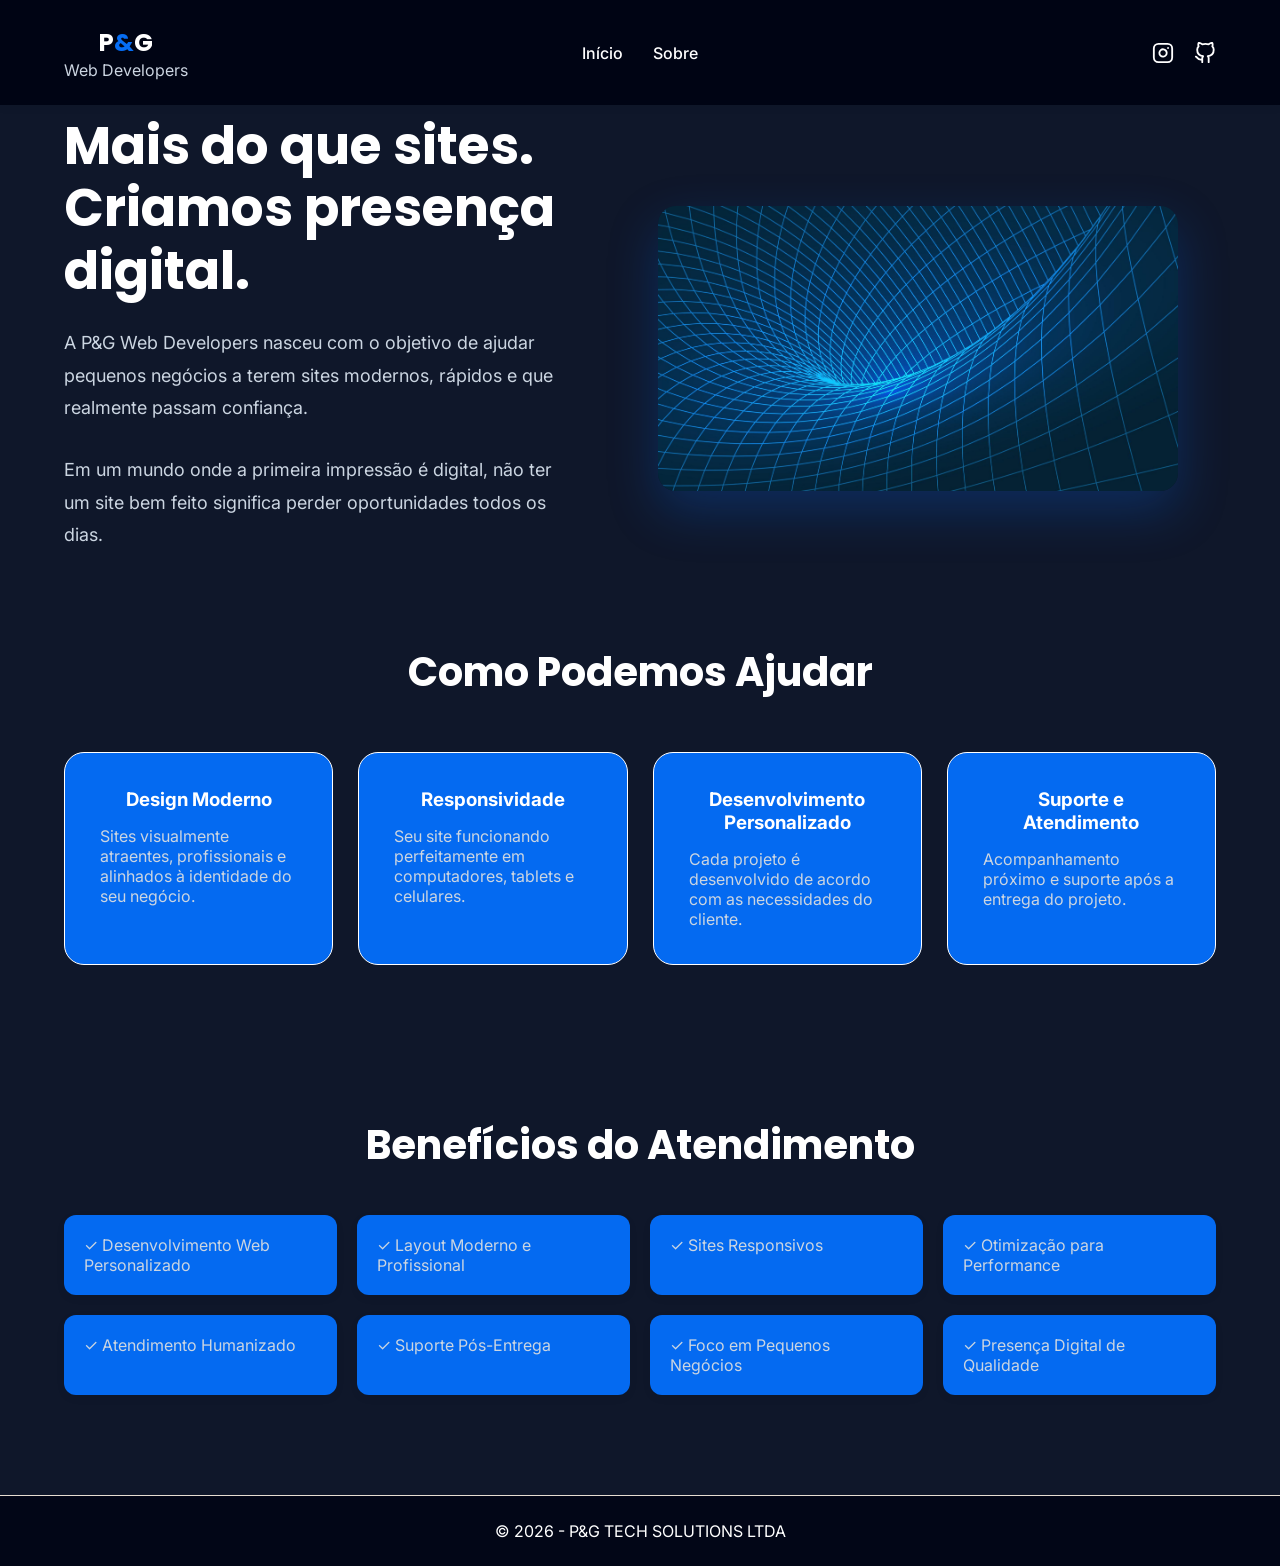
==== servicos.html @ f7753ae3 "Add files via upload" ====
<!DOCTYPE html>
<html lang="pt-BR">
<head>
    <meta charset="UTF-8">
    <meta name="viewport" content="width=device-width, initial-scale=1.0">
    <title>P&G Web Developers</title>
    <link rel="stylesheet" href="style.css">
    <link rel="preconnect" href="https://fonts.googleapis.com">
    <link href="https://fonts.googleapis.com/css2?family=Inter:wght@300;400;500;600&family=Poppins:wght@400;600;700&display=swap" rel="stylesheet">
</head>
<body>

     <header>
        <div class="container nav">
            <div class="logo">
                <h2>P<span>&</span>G</h2>                
                <span>Web Developers</span>
            </div>

            <nav>
                <ul>
                    <li><a href="index.html">Início</a></li>
                    <li><a href="servicos.html">Sobre</a></li>
                </ul>
            </nav>

            <div class="header-socials">
                <a href="https://www.instagram.com/paulin_sycho/" target="_blank" aria-label="Instagram">
                    <svg xmlns="http://w3.org" width="22" height="22" viewBox="0 0 24 24" fill="none" stroke="currentColor" stroke-width="2" stroke-linecap="round" stroke-linejoin="round"><rect x="2" y="2" width="20" height="20" rx="5" ry="5"></rect><path d="M16 11.37A4 4 0 1 1 12.63 8 4 4 0 0 1 16 11.37z"></path><line x1="17.5" y1="6.5" x2="17.51" y2="6.5"></line></svg>
                </a>
                <a href="https://github.com/PauloESGoncalves" target="_blank" aria-label="GitHub">
                    <svg xmlns="http://w3.org" width="22" height="22" viewBox="0 0 24 24" fill="none" stroke="currentColor" stroke-width="2" stroke-linecap="round" stroke-linejoin="round"><path d="M9 19c-5 1.5-5-2.5-7-3m14 6v-3.87a3.37 3.37 0 0 0-.94-2.61c3.14-.35 6.44-1.54 6.44-7A5.44 5.44 0 0 0 20 4.77 5.07 5.07 0 0 0 19.91 1S18.73.65 16 2.48a13.38 13.38 0 0 0-7 0C6.27.65 5.09 1 5.09 1A5.07 5.07 0 0 0 5 4.77a5.44 5.44 0 0 0-1.5 3.78c0 5.42 3.3 6.61 6.44 7A3.37 3.37 0 0 0 9 18.13V22"></path></svg>
                </a>
            </div>
        </div>
    </header>

    <section id="inicio" class="hero">
        <div class="container hero-content">
            <div class="hero-text">
                <h1>Mais do que sites. Criamos presença digital.</h1>

        <p>
            A P&G Web Developers nasceu com o objetivo de ajudar pequenos negócios a terem sites modernos, rápidos e que realmente passam confiança.
        </p>

        <p>
            Em um mundo onde a primeira impressão é digital, não ter um site bem feito significa perder oportunidades todos os dias.
        </p>
            </div>
            <div class="servico-image">
                <img src="img/P&GNET.jpg">
            </div>
        </div>
    </section>
    <section id="servicos" class="servicos">
        <div class="container">
    <h2>Como Podemos Ajudar</h2>

    <div class="cards">

        <div class="card hidden">
            <h3>Design Moderno</h3>
            <p>Sites visualmente atraentes, profissionais e alinhados à identidade do seu negócio.</p>
        </div>

        <div class="card hidden">
            <h3>Responsividade</h3>
            <p>Seu site funcionando perfeitamente em computadores, tablets e celulares.</p>
        </div>

        <div class="card hidden">
            <h3>Desenvolvimento Personalizado</h3>
            <p>Cada projeto é desenvolvido de acordo com as necessidades do cliente.</p>
        </div>

        <div class="card hidden">
            <h3>Suporte e Atendimento</h3>
            <p>Acompanhamento próximo e suporte após a entrega do projeto.</p>
        </div>

    </div>
</div>
    </section>

    <section class="beneficios">
        <div class="container">
            <h2>Benefícios do Atendimento</h2>
            
            <div class="lista-beneficios">
                <div>✓ Desenvolvimento Web Personalizado</div>
                <div>✓ Layout Moderno e Profissional</div>
                <div>✓ Sites Responsivos</div>
                <div>✓ Otimização para Performance</div>
                <div>✓ Atendimento Humanizado</div>
                <div>✓ Suporte Pós-Entrega</div>
                <div>✓ Foco em Pequenos Negócios</div>
                <div>✓ Presença Digital de Qualidade</div>
            </div>
        </div>
    </section>

    <footer>
        <p>© 2026 - P&G TECH SOLUTIONS LTDA</p>
    </footer>

    <script src="script.js"></script>

</body>
</html>
---- style.css ----
* {
    margin: 0;
    padding: 0;
    box-sizing: border-box;
}

html {
    scroll-behavior: smooth;
}

body {
    font-family: 'Inter', sans-serif;
    background: #0F172A;
    color: #CBD5E1;
    overflow-x: hidden;
}

.container {
    width: 90%;
    max-width: 1200px;
    margin: auto;
}

/* HEADER */

header {
    background: #000414;
    padding: 25px 0;
    box-shadow: 0 2px 10px rgba(0,0,0,.05);
    position: sticky;
    top: 0;
    z-index: 1000;
    text-align: center;
}

.nav {
    display: flex;
    align-items: center;
    justify-content: space-between;
    position: relative; 
    min-height: 50px;   
}

.logo h2 {
    color: #ffffff;
    font-family: 'Poppins', sans-serif;
}


nav {
    position: absolute;
    left: 50%;
    transform: translateX(-50%);
    z-index: 1005;
}

nav ul {
    display: flex;
    list-style: none;
    gap: 30px;
    margin: 0;
    padding: 0;
}

nav a {
    text-decoration: none;
    color: #ffffff;
    font-weight: 500;
    transition: .3s;
}

nav a:hover {
    color: #ffffff;
}

/* ESTILIZAÇÃO DOS ÍCONES SOCIAIS */
.header-socials {
    margin-left: auto;
    display: flex;
    gap: 20px;
    z-index: 1010;
}

.logo h2 span {
    color: #066DF3;
}

.header-socials a {
    color: #ffffff;
    text-decoration: none;
    transition: transform 0.3s ease, color 0.3s ease;
    display: flex;
    align-items: center;
}

.header-socials a:hover {
        transform: scale(1.1);
}

/* HERO */

.hero {
    padding: 10px 0;
}

.hero-content {
    display: flex;
    align-items: center;
    justify-content: space-between;
    gap: 60px;
}

.hero-text {
    flex: 1;
}

.hero-text h1 {
    font-family: 'Poppins', sans-serif;
    font-size: 52px;
    line-height: 1.2;
    color: #ffffff;
    margin-bottom: 25px;
}

.hero-text p {
    font-size: 18px;
    line-height: 1.8;
    margin-bottom: 30px;
}


.hero-image {
    flex: 1.2;
    display: flex;
    justify-content: center;
    align-items: center;
}
.servico-image {
    flex: 1.2;
    display: flex;
    justify-content: center;
    align-items: center;
}

.servico-image img {
    width: 100%;
    max-width: 520px;
    border-radius: 18px;
    box-shadow: 0 20px 50px rgba(6, 109, 243, 0.25);
}


.diferenciais,
.beneficios {
    padding: 100px 0;
}

.servicos h2,
.beneficios h2 {
    text-align: center;
    color: #ffffff;
    font-family: 'Poppins', sans-serif;
    margin-bottom: 30px;
    font-size: 40px;
}

.hidden{
    opacity: 0;
    transform: translateY(30px);
    transition: all 0.8s ease;
}

.show{
    opacity: 1;
    transform: translateY(0);
}


.servicos {
    padding: 50px 0;
    background: #0F172A;
}

.cards {
    margin-top: 50px;
    display: grid;
    grid-template-columns: repeat(auto-fit,minmax(250px,1fr));
    gap: 25px;
}

.card {
    background: #046af1;
    padding: 35px;
    border-radius: 20px;
    border: 1px solid #ffffff;
    transition: .3s;
}

.card:hover {
    transform: translateY(-8px);
}

.card h3 {
    color: #ffffff;
    margin-bottom: 15px;
    text-align: center;
}

.hero-image img {
    width: 70%;
    border-radius: 18px;
    box-shadow: 0 20px 50px rgba(6, 109, 243, 0.25);
}

.intro-sobre p {
    max-width: 750px;
    margin: 0 auto 18px;
    font-size: 18px;
    line-height: 1.8;
    color: #CBD5E1;
}

.intro-sobre h3 {
    margin-top: 35px;
    font-size: 22px;
    color: #ffffff;
    font-family: 'Poppins', sans-serif;
    letter-spacing: 0.5px;
}

.lista-beneficios {
    margin-top: 40px;
    display: grid;
    grid-template-columns: repeat(auto-fit,minmax(250px,1fr));
    gap: 20px;
}

.lista-beneficios div {
    background: #046AF1;
    padding: 20px;
    border-radius: 12px;
    box-shadow: 0 3px 10px rgba(0,0,0,.05);
}


footer {
    background: #020617;
    color: #ffffff;
    text-align: center;
    padding: 25px;
    border-top: 1px solid #e6ddd2;
}


@media (max-width: 992px) {
    .hero-content {
        flex-direction: column;
        text-align: center;
    }

    .hero-text h1 {
        font-size: 42px;
    }

}


@media (max-width: 768px) {
    header {
        padding: 15px 0;
    }

    nav {
        display: none;
    }

    .header-socials {
        margin-left: auto;
    }

    .hero {
        padding: 60px 0;
    }

    .hero-content {
        flex-direction: column;
        gap: 40px;
        text-align: center;
    }

    .hero-text h1 {
        font-size: 32px;
        line-height: 1.3;
    }

    .hero-text p {
        font-size: 16px;
        line-height: 1.7;
    }

    .servicos,
    .beneficios{
        padding: 70px 0;
    }

    .servicos h2,
    .beneficios h2 {
        font-size: 30px;
    }

    .cards {
        grid-template-columns: 1fr;
    }

    .lista-beneficios {
        grid-template-columns: 1fr;
    }
}


@media (max-width: 480px) {
    .hero-text h1 {
        font-size: 28px;
    }

    .hero-text p {
        font-size: 15px;
    }

    .servicos h2,
    .beneficios h2 {
        font-size: 26px;
    }

    .card {
        padding: 25px;
    }
}
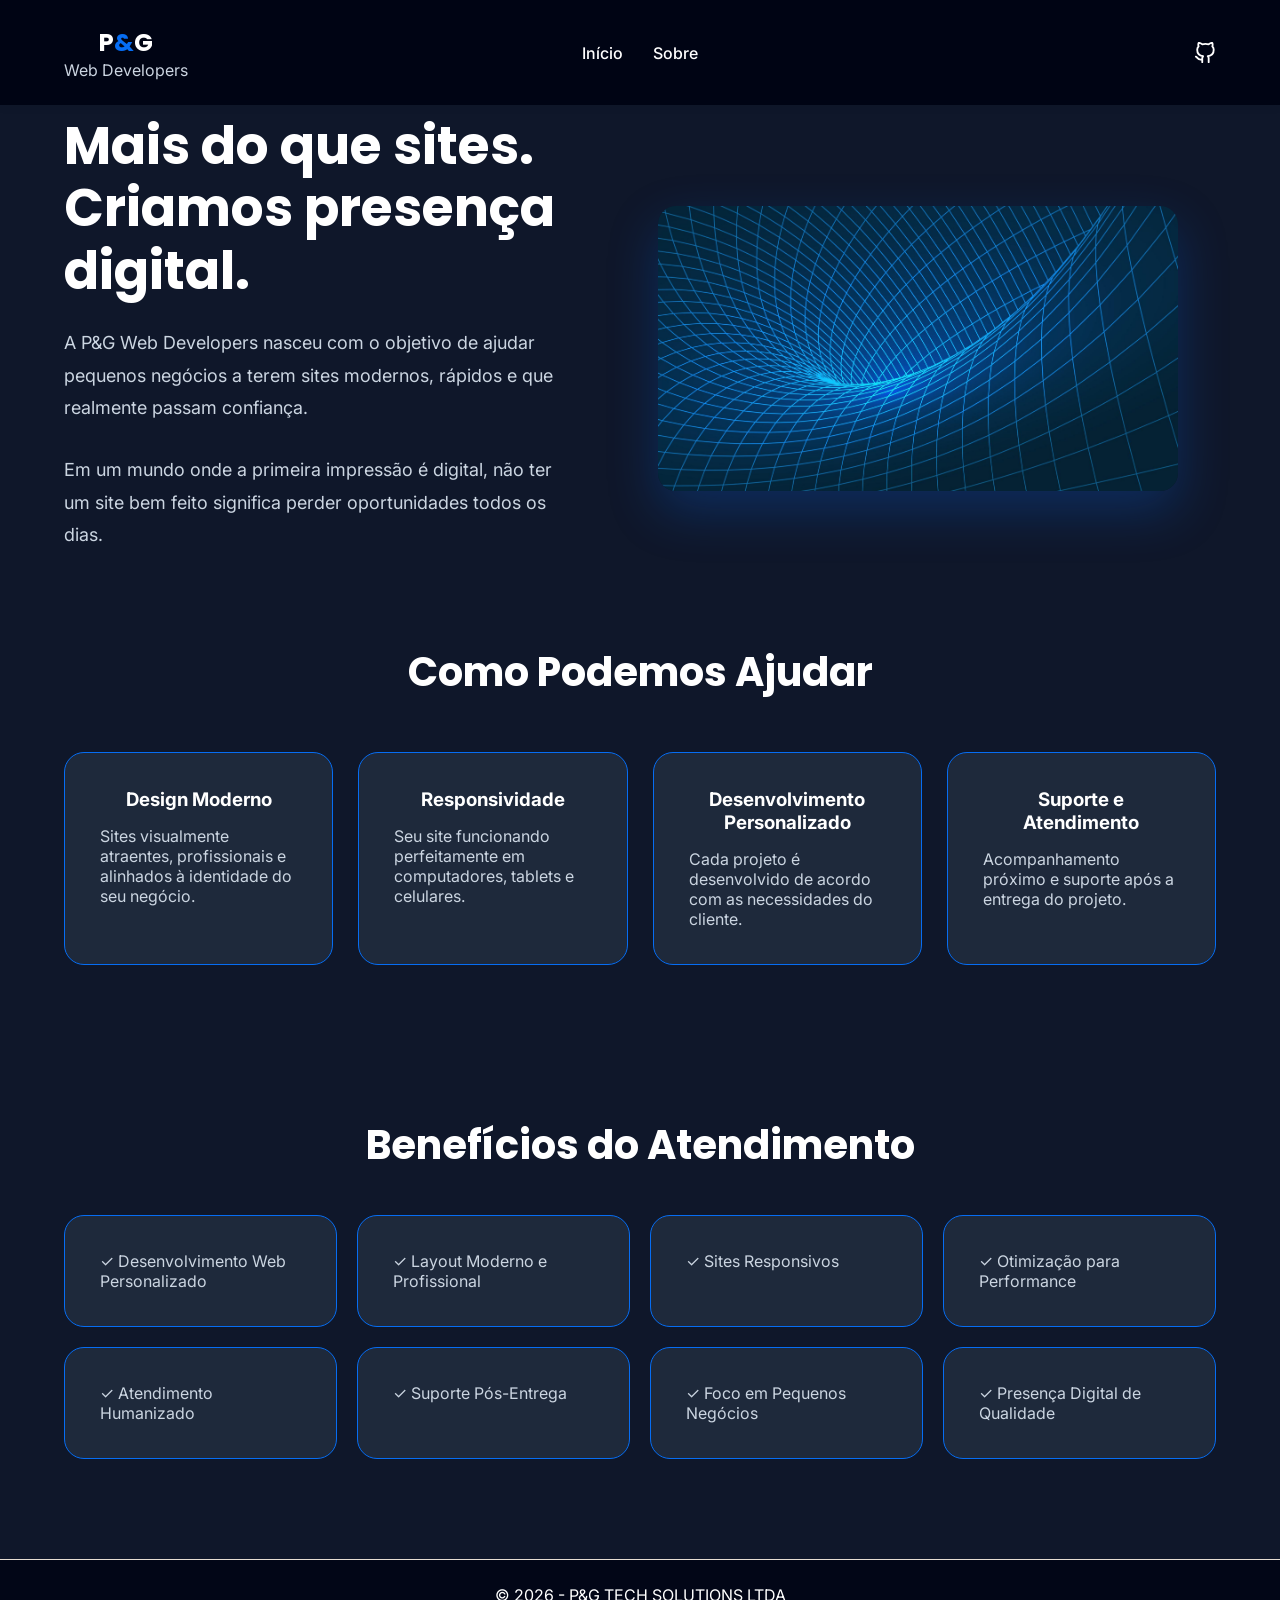
==== commit d3d86d4f: "Add files via upload" ====
--- a/servicos.html
+++ b/servicos.html
@@ -25,9 +25,6 @@
             </nav>
 
             <div class="header-socials">
-                <a href="https://www.instagram.com/paulin_sycho/" target="_blank" aria-label="Instagram">
-                    <svg xmlns="http://w3.org" width="22" height="22" viewBox="0 0 24 24" fill="none" stroke="currentColor" stroke-width="2" stroke-linecap="round" stroke-linejoin="round"><rect x="2" y="2" width="20" height="20" rx="5" ry="5"></rect><path d="M16 11.37A4 4 0 1 1 12.63 8 4 4 0 0 1 16 11.37z"></path><line x1="17.5" y1="6.5" x2="17.51" y2="6.5"></line></svg>
-                </a>
                 <a href="https://github.com/PauloESGoncalves" target="_blank" aria-label="GitHub">
                     <svg xmlns="http://w3.org" width="22" height="22" viewBox="0 0 24 24" fill="none" stroke="currentColor" stroke-width="2" stroke-linecap="round" stroke-linejoin="round"><path d="M9 19c-5 1.5-5-2.5-7-3m14 6v-3.87a3.37 3.37 0 0 0-.94-2.61c3.14-.35 6.44-1.54 6.44-7A5.44 5.44 0 0 0 20 4.77 5.07 5.07 0 0 0 19.91 1S18.73.65 16 2.48a13.38 13.38 0 0 0-7 0C6.27.65 5.09 1 5.09 1A5.07 5.07 0 0 0 5 4.77a5.44 5.44 0 0 0-1.5 3.78c0 5.42 3.3 6.61 6.44 7A3.37 3.37 0 0 0 9 18.13V22"></path></svg>
                 </a>
--- a/style.css
+++ b/style.css
@@ -73,7 +73,6 @@
     color: #ffffff;
 }
 
-/* ESTILIZAÇÃO DOS ÍCONES SOCIAIS */
 .header-socials {
     margin-left: auto;
     display: flex;
@@ -189,10 +188,10 @@
 }
 
 .card {
-    background: #046af1;
+    background: #1E293B;
     padding: 35px;
     border-radius: 20px;
-    border: 1px solid #ffffff;
+    border: 1px solid #066DF3;
     transition: .3s;
 }
 
@@ -236,10 +235,11 @@
 }
 
 .lista-beneficios div {
-    background: #046AF1;
-    padding: 20px;
-    border-radius: 12px;
-    box-shadow: 0 3px 10px rgba(0,0,0,.05);
+    background: #1E293B;
+    padding: 35px;
+    border-radius: 20px;
+    border: 1px solid #066DF3;
+    transition: .3s;
 }
 
 
@@ -270,12 +270,22 @@
         padding: 15px 0;
     }
 
+    .nav {
+        flex-direction: column;
+        gap: 15px;
+    }
+
     nav {
-        display: none;
+        position: static;
+        transform: none;
+    }
+
+    nav ul {
+        gap: 20px;
     }
 
     .header-socials {
-        margin-left: auto;
+        margin: 0 auto;
     }
 
     .hero {
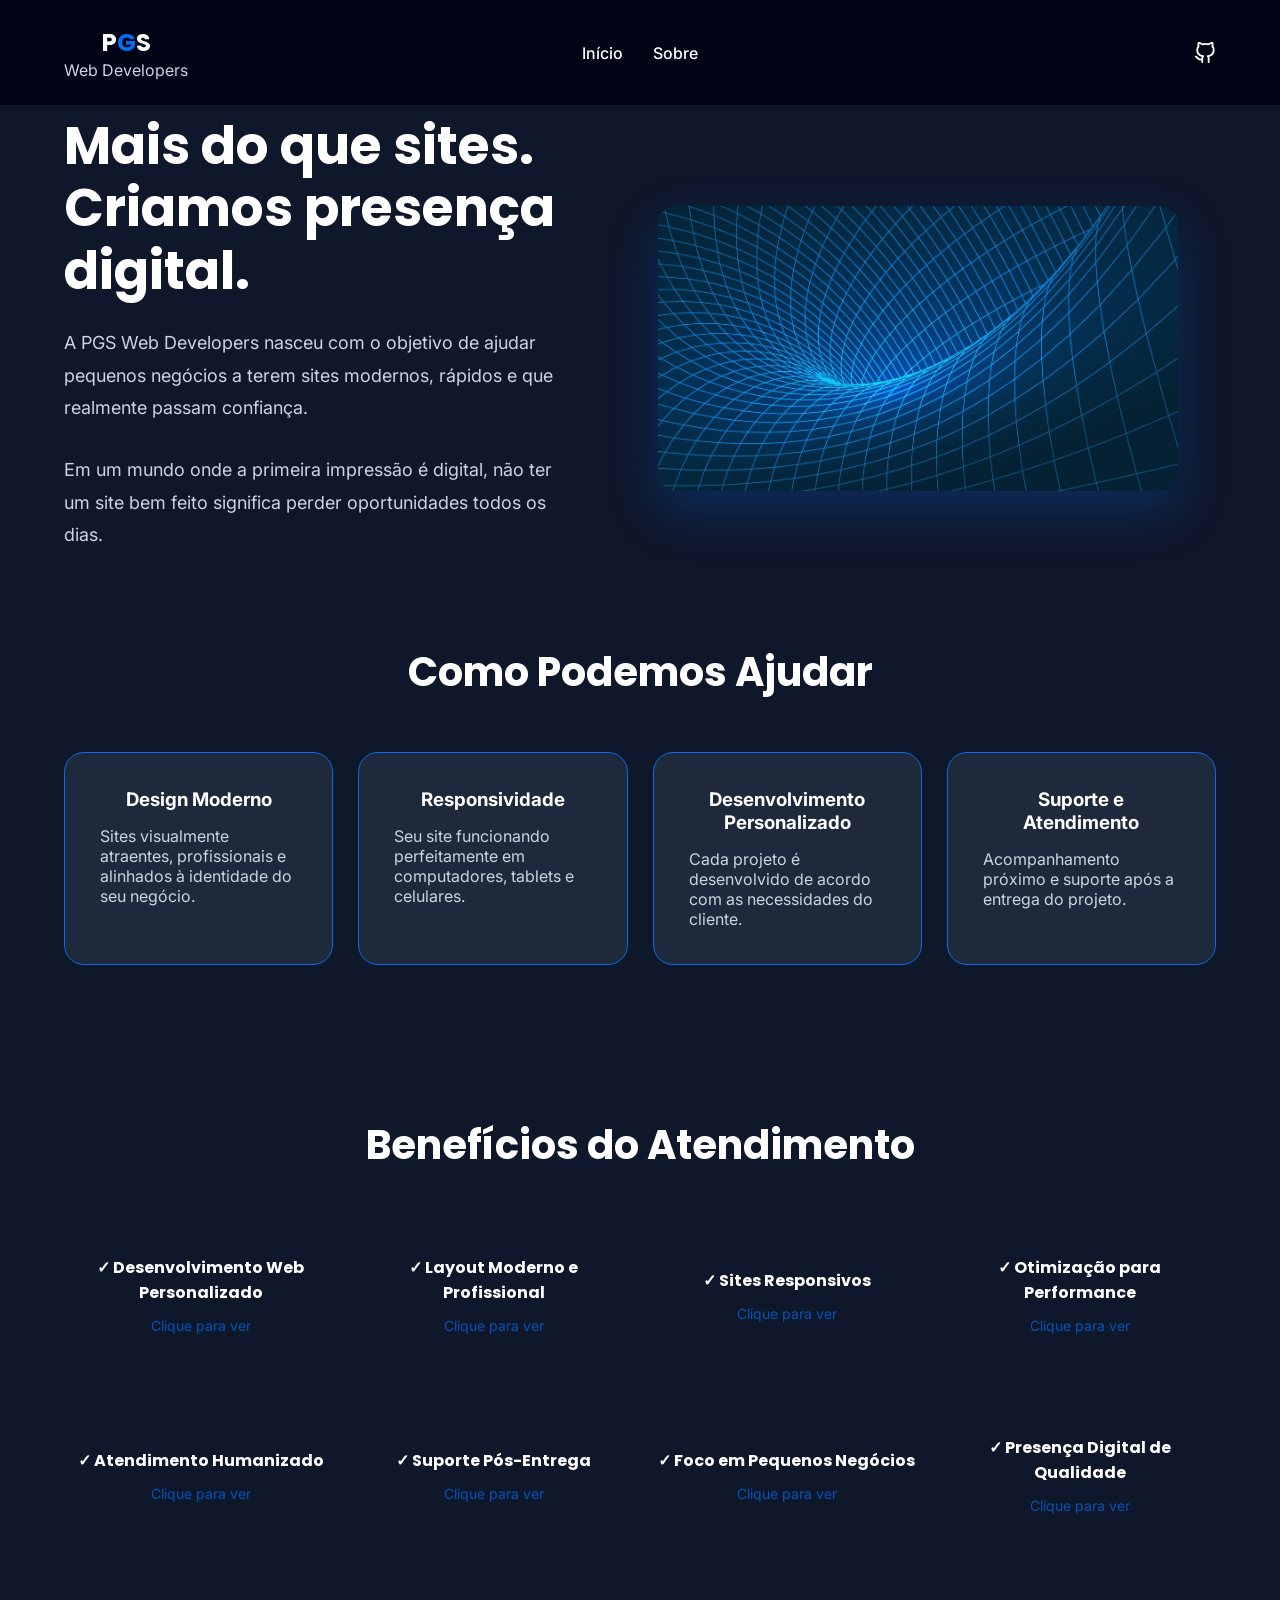
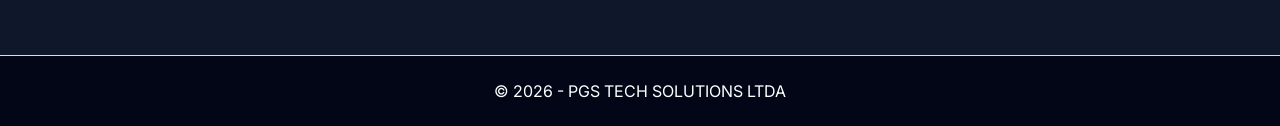
==== commit ec7bed13: "Add files via upload" ====
--- a/servicos.html
+++ b/servicos.html
@@ -3,7 +3,7 @@
 <head>
     <meta charset="UTF-8">
     <meta name="viewport" content="width=device-width, initial-scale=1.0">
-    <title>P&G Web Developers</title>
+    <title>PGS Web Developers</title>
     <link rel="stylesheet" href="style.css">
     <link rel="preconnect" href="https://fonts.googleapis.com">
     <link href="https://fonts.googleapis.com/css2?family=Inter:wght@300;400;500;600&family=Poppins:wght@400;600;700&display=swap" rel="stylesheet">
@@ -13,7 +13,7 @@
      <header>
         <div class="container nav">
             <div class="logo">
-                <h2>P<span>&</span>G</h2>                
+                <h2>P<span>G</span>S</h2>                
                 <span>Web Developers</span>
             </div>
 
@@ -38,7 +38,7 @@
                 <h1>Mais do que sites. Criamos presença digital.</h1>
 
         <p>
-            A P&G Web Developers nasceu com o objetivo de ajudar pequenos negócios a terem sites modernos, rápidos e que realmente passam confiança.
+            A PGS Web Developers nasceu com o objetivo de ajudar pequenos negócios a terem sites modernos, rápidos e que realmente passam confiança.
         </p>
 
         <p>
@@ -46,7 +46,7 @@
         </p>
             </div>
             <div class="servico-image">
-                <img src="img/P&GNET.jpg">
+                <img src="img/PGSNET.jpg">
             </div>
         </div>
     </section>
@@ -81,24 +81,110 @@
     </section>
 
     <section class="beneficios">
-        <div class="container">
-            <h2>Benefícios do Atendimento</h2>
-            
-            <div class="lista-beneficios">
-                <div>✓ Desenvolvimento Web Personalizado</div>
-                <div>✓ Layout Moderno e Profissional</div>
-                <div>✓ Sites Responsivos</div>
-                <div>✓ Otimização para Performance</div>
-                <div>✓ Atendimento Humanizado</div>
-                <div>✓ Suporte Pós-Entrega</div>
-                <div>✓ Foco em Pequenos Negócios</div>
-                <div>✓ Presença Digital de Qualidade</div>
+    <div class="container">
+        <h2>Benefícios do Atendimento</h2>
+        
+        <div class="lista-beneficios">
+            <div class="beneficio-card hidden">
+                <div class="card-inner">
+                    <div class="card-front">
+                        <h3>✓ Desenvolvimento Web Personalizado</h3>
+                        <span>Clique para ver</span>
+                    </div>
+                    <div class="card-back">
+                        <p>Criamos seu site do zero, sem template pronto. 100% alinhado com sua marca e objetivos.</p>
+                    </div>
+                </div>
+            </div>
+
+            <div class="beneficio-card hidden">
+                <div class="card-inner">
+                    <div class="card-front">
+                        <h3>✓ Layout Moderno e Profissional</h3>
+                        <span>Clique para ver</span>
+                    </div>
+                    <div class="card-back">
+                        <p>Design atual que passa confiança e credibilidade pro seu cliente na primeira visita.</p>
+                    </div>
+                </div>
+            </div>
+
+            <div class="beneficio-card hidden">
+                <div class="card-inner">
+                    <div class="card-front">
+                        <h3>✓ Sites Responsivos</h3>
+                        <span>Clique para ver</span>
+                    </div>
+                    <div class="card-back">
+                        <p>Seu site funciona perfeito no celular, tablet e computador. Google adora isso.</p>
+                    </div>
+                </div>
+            </div>
+
+            <div class="beneficio-card hidden">
+                <div class="card-inner">
+                    <div class="card-front">
+                        <h3>✓ Otimização para Performance</h3>
+                        <span>Clique para ver</span>
+                    </div>
+                    <div class="card-back">
+                        <p>Site rápido = cliente não desiste. Otimizamos imagens e código pra carregar em segundos.</p>
+                    </div>
+                </div>
+            </div>
+
+            <div class="beneficio-card hidden">
+                <div class="card-inner">
+                    <div class="card-front">
+                        <h3>✓ Atendimento Humanizado</h3>
+                        <span>Clique para ver</span>
+                    </div>
+                    <div class="card-back">
+                        <p>Você fala direto com quem faz. Sem robô, sem burocracia. A gente te explica tudo.</p>
+                    </div>
+                </div>
+            </div>
+
+            <div class="beneficio-card hidden">
+                <div class="card-inner">
+                    <div class="card-front">
+                        <h3>✓ Suporte Pós-Entrega</h3>
+                        <span>Clique para ver</span>
+                    </div>
+                    <div class="card-back">
+                        <p>Entregou não é tchau. Te ajudamos com dúvidas e pequenas manutenções depois.</p>
+                    </div>
+                </div>
+            </div>
+
+            <div class="beneficio-card hidden">
+                <div class="card-inner">
+                    <div class="card-front">
+                        <h3>✓ Foco em Pequenos Negócios</h3>
+                        <span>Clique para ver</span>
+                    </div>
+                    <div class="card-back">
+                        <p>Preço justo e linguagem simples. Feito pra psicólogo, médico, MEI, profissional liberal.</p>
+                    </div>
+                </div>
+            </div>
+
+            <div class="beneficio-card hidden">
+                <div class="card-inner">
+                    <div class="card-front">
+                        <h3>✓ Presença Digital de Qualidade</h3>
+                        <span>Clique para ver</span>
+                    </div>
+                    <div class="card-back">
+                        <p>Chega de Instagram como único cartão de visitas. Tenha um site que é seu de verdade.</p>
+                    </div>
+                </div>
             </div>
         </div>
-    </section>
-
+    </div>
+</section>
     <footer>
-        <p>© 2026 - P&G TECH SOLUTIONS LTDA</p>
+        <p>© 2026 - PGS TECH SOLUTIONS LTDA</p>
     </footer>
 
     <script src="script.js"></script>
--- a/style.css
+++ b/style.css
@@ -234,21 +234,85 @@
     gap: 20px;
 }
 
-.lista-beneficios div {
-    background: #1E293B;
-    padding: 35px;
-    border-radius: 20px;
-    border: 1px solid #066DF3;
-    transition: .3s;
-}
-
-
 footer {
     background: #020617;
     color: #ffffff;
     text-align: center;
     padding: 25px;
     border-top: 1px solid #e6ddd2;
+}
+
+/* CARD FLIP BENEFICIOS */
+.beneficio-card {
+    background-color: transparent;
+    height: 160px;
+    perspective: 1000px;
+    cursor: pointer;
+}
+
+.card-inner {
+    position: relative;
+    width: 100%;
+    height: 100%;
+    text-align: center;
+    transition: transform 0.6s;
+    transform-style: preserve-3d;
+}
+
+.beneficio-card.flipped .card-inner {
+    transform: rotateY(180deg);
+}
+
+.card-front, .card-back {
+    position: absolute;
+    width: 100%;
+    height: 100%;
+    backface-visibility: hidden;
+    background: #1E293B;
+    padding: 25px;
+    border-radius: 20px;
+    border: 1px solid #066DF3;
+    display: flex;
+    flex-direction: column;
+    justify-content: center;
+    align-items: center;
+    transition: .3s;
+}
+
+.beneficio-card:hover .card-front {
+    transform: translateY(-8px);
+    border-color: #3b82f6;
+}
+
+.card-back {
+    transform: rotateY(180deg);
+    background: #0F172A;
+}
+
+.card-front h3 {
+    color: #ffffff;
+    font-size: 16px;
+    margin-bottom: 12px;
+    font-family: 'Poppins', sans-serif;
+}
+
+.card-front span {
+    color: #066DF3;
+    font-size: 14px;
+    opacity: 0.7;
+}
+
+.card-back p {
+    color: #CBD5E1;
+    font-size: 15px;
+    line-height: 1.6;
+}
+
+/* Remove o estilo antigo da div */
+.lista-beneficios div {
+    background: none;
+    padding: 0;
+    border: none;
 }
 
 
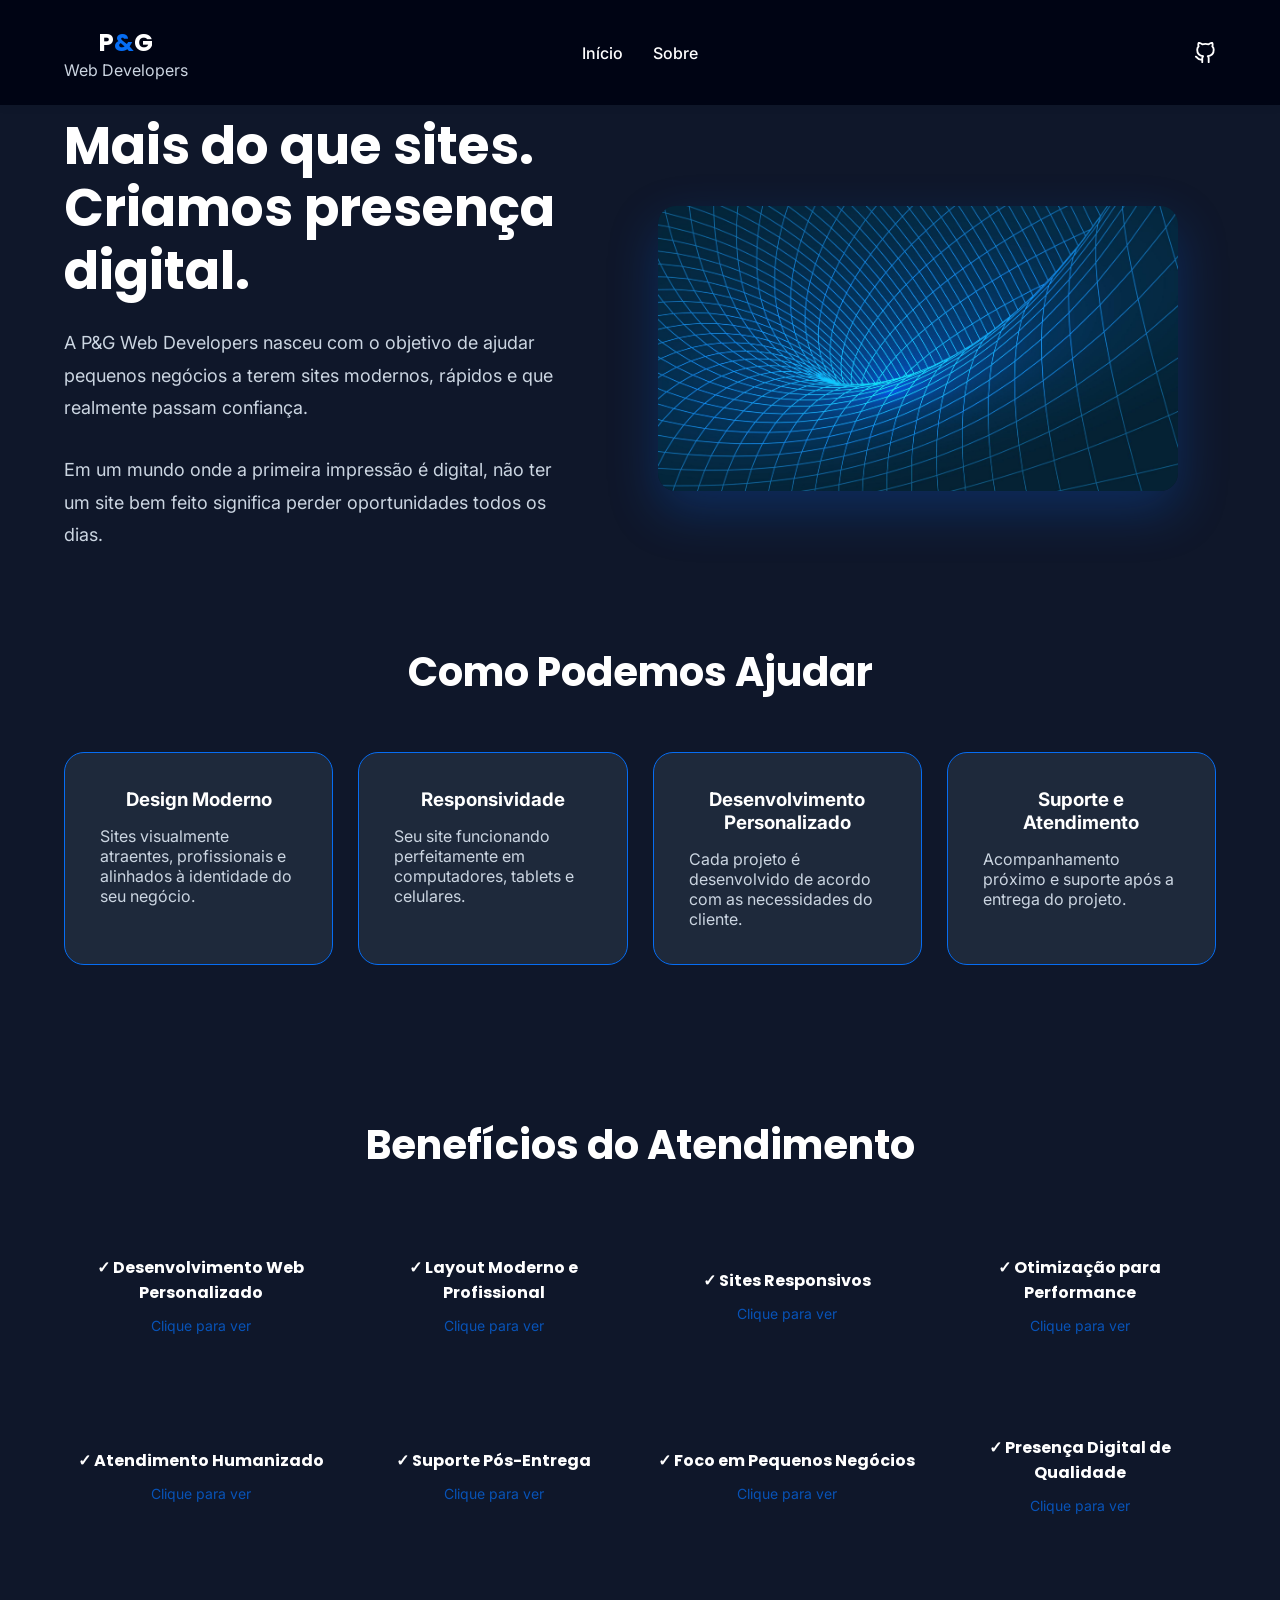
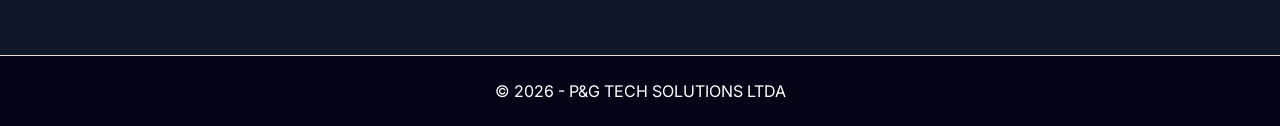
==== commit f8973302: "Add files via upload" ====
--- a/servicos.html
+++ b/servicos.html
@@ -1,193 +1,246 @@
-<!DOCTYPE html>
+<!doctype html>
 <html lang="pt-BR">
-<head>
-    <meta charset="UTF-8">
-    <meta name="viewport" content="width=device-width, initial-scale=1.0">
-    <title>PGS Web Developers</title>
-    <link rel="stylesheet" href="style.css">
-    <link rel="preconnect" href="https://fonts.googleapis.com">
-    <link href="https://fonts.googleapis.com/css2?family=Inter:wght@300;400;500;600&family=Poppins:wght@400;600;700&display=swap" rel="stylesheet">
-</head>
-<body>
-
-     <header>
-        <div class="container nav">
-            <div class="logo">
-                <h2>P<span>G</span>S</h2>                
-                <span>Web Developers</span>
-            </div>
-
-            <nav>
-                <ul>
-                    <li><a href="index.html">Início</a></li>
-                    <li><a href="servicos.html">Sobre</a></li>
-                </ul>
-            </nav>
-
-            <div class="header-socials">
-                <a href="https://github.com/PauloESGoncalves" target="_blank" aria-label="GitHub">
-                    <svg xmlns="http://w3.org" width="22" height="22" viewBox="0 0 24 24" fill="none" stroke="currentColor" stroke-width="2" stroke-linecap="round" stroke-linejoin="round"><path d="M9 19c-5 1.5-5-2.5-7-3m14 6v-3.87a3.37 3.37 0 0 0-.94-2.61c3.14-.35 6.44-1.54 6.44-7A5.44 5.44 0 0 0 20 4.77 5.07 5.07 0 0 0 19.91 1S18.73.65 16 2.48a13.38 13.38 0 0 0-7 0C6.27.65 5.09 1 5.09 1A5.07 5.07 0 0 0 5 4.77a5.44 5.44 0 0 0-1.5 3.78c0 5.42 3.3 6.61 6.44 7A3.37 3.37 0 0 0 9 18.13V22"></path></svg>
-                </a>
-            </div>
-        </div>
+  <head>
+    <meta charset="UTF-8" />
+    <meta name="viewport" content="width=device-width, initial-scale=1.0" />
+    <title>P&G Web Developers</title>
+    <link rel="stylesheet" href="style.css" />
+    <link rel="preconnect" href="https://fonts.googleapis.com" />
+    <link
+      href="https://fonts.googleapis.com/css2?family=Inter:wght@300;400;500;600&family=Poppins:wght@400;600;700&display=swap"
+      rel="stylesheet"
+    />
+  </head>
+  <body>
+    <header>
+      <div class="container nav">
+        <div class="logo">
+          <h2>P<span>&</span>G</h2>
+          <span>Web Developers</span>
+        </div>
+
+        <nav>
+          <ul>
+            <li><a href="index.html">Início</a></li>
+            <li><a href="servicos.html">Sobre</a></li>
+          </ul>
+        </nav>
+
+        <div class="header-socials">
+          <a
+            href="https://github.com/PauloESGoncalves"
+            target="_blank"
+            aria-label="GitHub"
+          >
+            <svg
+              xmlns="http://w3.org"
+              width="22"
+              height="22"
+              viewBox="0 0 24 24"
+              fill="none"
+              stroke="currentColor"
+              stroke-width="2"
+              stroke-linecap="round"
+              stroke-linejoin="round"
+            >
+              <path
+                d="M9 19c-5 1.5-5-2.5-7-3m14 6v-3.87a3.37 3.37 0 0 0-.94-2.61c3.14-.35 6.44-1.54 6.44-7A5.44 5.44 0 0 0 20 4.77 5.07 5.07 0 0 0 19.91 1S18.73.65 16 2.48a13.38 13.38 0 0 0-7 0C6.27.65 5.09 1 5.09 1A5.07 5.07 0 0 0 5 4.77a5.44 5.44 0 0 0-1.5 3.78c0 5.42 3.3 6.61 6.44 7A3.37 3.37 0 0 0 9 18.13V22"
+              ></path>
+            </svg>
+          </a>
+        </div>
+      </div>
     </header>
 
     <section id="inicio" class="hero">
-        <div class="container hero-content">
-            <div class="hero-text">
-                <h1>Mais do que sites. Criamos presença digital.</h1>
-
-        <p>
-            A PGS Web Developers nasceu com o objetivo de ajudar pequenos negócios a terem sites modernos, rápidos e que realmente passam confiança.
-        </p>
-
-        <p>
-            Em um mundo onde a primeira impressão é digital, não ter um site bem feito significa perder oportunidades todos os dias.
-        </p>
-            </div>
-            <div class="servico-image">
-                <img src="img/PGSNET.jpg">
-            </div>
-        </div>
+      <div class="container hero-content">
+        <div class="hero-text">
+          <h1>Mais do que sites. Criamos presença digital.</h1>
+
+          <p>
+            A P&G Web Developers nasceu com o objetivo de ajudar pequenos
+            negócios a terem sites modernos, rápidos e que realmente passam
+            confiança.
+          </p>
+
+          <p>
+            Em um mundo onde a primeira impressão é digital, não ter um site bem
+            feito significa perder oportunidades todos os dias.
+          </p>
+        </div>
+        <div class="servico-image">
+          <img src="img/P&G.jpg" />
+        </div>
+      </div>
     </section>
     <section id="servicos" class="servicos">
-        <div class="container">
-    <h2>Como Podemos Ajudar</h2>
-
-    <div class="cards">
-
-        <div class="card hidden">
+      <div class="container">
+        <h2>Como Podemos Ajudar</h2>
+
+        <div class="cards">
+          <div class="card hidden">
             <h3>Design Moderno</h3>
-            <p>Sites visualmente atraentes, profissionais e alinhados à identidade do seu negócio.</p>
-        </div>
-
-        <div class="card hidden">
+            <p>
+              Sites visualmente atraentes, profissionais e alinhados à
+              identidade do seu negócio.
+            </p>
+          </div>
+
+          <div class="card hidden">
             <h3>Responsividade</h3>
-            <p>Seu site funcionando perfeitamente em computadores, tablets e celulares.</p>
-        </div>
-
-        <div class="card hidden">
+            <p>
+              Seu site funcionando perfeitamente em computadores, tablets e
+              celulares.
+            </p>
+          </div>
+
+          <div class="card hidden">
             <h3>Desenvolvimento Personalizado</h3>
-            <p>Cada projeto é desenvolvido de acordo com as necessidades do cliente.</p>
-        </div>
-
-        <div class="card hidden">
+            <p>
+              Cada projeto é desenvolvido de acordo com as necessidades do
+              cliente.
+            </p>
+          </div>
+
+          <div class="card hidden">
             <h3>Suporte e Atendimento</h3>
             <p>Acompanhamento próximo e suporte após a entrega do projeto.</p>
-        </div>
-
-    </div>
-</div>
+          </div>
+        </div>
+      </div>
     </section>
 
     <section class="beneficios">
-    <div class="container">
+      <div class="container">
         <h2>Benefícios do Atendimento</h2>
-        
+
         <div class="lista-beneficios">
-            <div class="beneficio-card hidden">
-                <div class="card-inner">
-                    <div class="card-front">
-                        <h3>✓ Desenvolvimento Web Personalizado</h3>
-                        <span>Clique para ver</span>
-                    </div>
-                    <div class="card-back">
-                        <p>Criamos seu site do zero, sem template pronto. 100% alinhado com sua marca e objetivos.</p>
-                    </div>
-                </div>
-            </div>
-
-            <div class="beneficio-card hidden">
-                <div class="card-inner">
-                    <div class="card-front">
-                        <h3>✓ Layout Moderno e Profissional</h3>
-                        <span>Clique para ver</span>
-                    </div>
-                    <div class="card-back">
-                        <p>Design atual que passa confiança e credibilidade pro seu cliente na primeira visita.</p>
-                    </div>
-                </div>
-            </div>
-
-            <div class="beneficio-card hidden">
-                <div class="card-inner">
-                    <div class="card-front">
-                        <h3>✓ Sites Responsivos</h3>
-                        <span>Clique para ver</span>
-                    </div>
-                    <div class="card-back">
-                        <p>Seu site funciona perfeito no celular, tablet e computador. Google adora isso.</p>
-                    </div>
-                </div>
-            </div>
-
-            <div class="beneficio-card hidden">
-                <div class="card-inner">
-                    <div class="card-front">
-                        <h3>✓ Otimização para Performance</h3>
-                        <span>Clique para ver</span>
-                    </div>
-                    <div class="card-back">
-                        <p>Site rápido = cliente não desiste. Otimizamos imagens e código pra carregar em segundos.</p>
-                    </div>
-                </div>
-            </div>
-
-            <div class="beneficio-card hidden">
-                <div class="card-inner">
-                    <div class="card-front">
-                        <h3>✓ Atendimento Humanizado</h3>
-                        <span>Clique para ver</span>
-                    </div>
-                    <div class="card-back">
-                        <p>Você fala direto com quem faz. Sem robô, sem burocracia. A gente te explica tudo.</p>
-                    </div>
-                </div>
-            </div>
-
-            <div class="beneficio-card hidden">
-                <div class="card-inner">
-                    <div class="card-front">
-                        <h3>✓ Suporte Pós-Entrega</h3>
-                        <span>Clique para ver</span>
-                    </div>
-                    <div class="card-back">
-                        <p>Entregou não é tchau. Te ajudamos com dúvidas e pequenas manutenções depois.</p>
-                    </div>
-                </div>
-            </div>
-
-            <div class="beneficio-card hidden">
-                <div class="card-inner">
-                    <div class="card-front">
-                        <h3>✓ Foco em Pequenos Negócios</h3>
-                        <span>Clique para ver</span>
-                    </div>
-                    <div class="card-back">
-                        <p>Preço justo e linguagem simples. Feito pra psicólogo, médico, MEI, profissional liberal.</p>
-                    </div>
-                </div>
-            </div>
-
-            <div class="beneficio-card hidden">
-                <div class="card-inner">
-                    <div class="card-front">
-                        <h3>✓ Presença Digital de Qualidade</h3>
-                        <span>Clique para ver</span>
-                    </div>
-                    <div class="card-back">
-                        <p>Chega de Instagram como único cartão de visitas. Tenha um site que é seu de verdade.</p>
-                    </div>
-                </div>
-            </div>
-        </div>
-    </div>
-</section>
+          <div class="beneficio-card hidden">
+            <div class="card-inner">
+              <div class="card-front">
+                <h3>✓ Desenvolvimento Web Personalizado</h3>
+                <span>Clique para ver</span>
+              </div>
+              <div class="card-back">
+                <p>
+                  Criamos seu site do zero, sem template pronto. 100% alinhado
+                  com sua marca e objetivos.
+                </p>
+              </div>
+            </div>
+          </div>
+
+          <div class="beneficio-card hidden">
+            <div class="card-inner">
+              <div class="card-front">
+                <h3>✓ Layout Moderno e Profissional</h3>
+                <span>Clique para ver</span>
+              </div>
+              <div class="card-back">
+                <p>
+                  Design atual que passa confiança e credibilidade pro seu
+                  cliente na primeira visita.
+                </p>
+              </div>
+            </div>
+          </div>
+
+          <div class="beneficio-card hidden">
+            <div class="card-inner">
+              <div class="card-front">
+                <h3>✓ Sites Responsivos</h3>
+                <span>Clique para ver</span>
+              </div>
+              <div class="card-back">
+                <p>
+                  Seu site funciona perfeito no celular, tablet e computador.
+                  Google adora isso.
+                </p>
+              </div>
+            </div>
+          </div>
+
+          <div class="beneficio-card hidden">
+            <div class="card-inner">
+              <div class="card-front">
+                <h3>✓ Otimização para Performance</h3>
+                <span>Clique para ver</span>
+              </div>
+              <div class="card-back">
+                <p>
+                  Site rápido = cliente não desiste. Otimizamos imagens e código
+                  pra carregar em segundos.
+                </p>
+              </div>
+            </div>
+          </div>
+
+          <div class="beneficio-card hidden">
+            <div class="card-inner">
+              <div class="card-front">
+                <h3>✓ Atendimento Humanizado</h3>
+                <span>Clique para ver</span>
+              </div>
+              <div class="card-back">
+                <p>
+                  Você fala direto com quem faz. Sem robô, sem burocracia. A
+                  gente te explica tudo.
+                </p>
+              </div>
+            </div>
+          </div>
+
+          <div class="beneficio-card hidden">
+            <div class="card-inner">
+              <div class="card-front">
+                <h3>✓ Suporte Pós-Entrega</h3>
+                <span>Clique para ver</span>
+              </div>
+              <div class="card-back">
+                <p>
+                  Entregou não é tchau. Te ajudamos com dúvidas e pequenas
+                  manutenções depois.
+                </p>
+              </div>
+            </div>
+          </div>
+
+          <div class="beneficio-card hidden">
+            <div class="card-inner">
+              <div class="card-front">
+                <h3>✓ Foco em Pequenos Negócios</h3>
+                <span>Clique para ver</span>
+              </div>
+              <div class="card-back">
+                <p>
+                  Preço justo e linguagem simples. Feito pra psicólogo, médico,
+                  MEI, profissional liberal.
+                </p>
+              </div>
+            </div>
+          </div>
+
+          <div class="beneficio-card hidden">
+            <div class="card-inner">
+              <div class="card-front">
+                <h3>✓ Presença Digital de Qualidade</h3>
+                <span>Clique para ver</span>
+              </div>
+              <div class="card-back">
+                <p>
+                  Chega de Instagram como único cartão de visitas. Tenha um site
+                  que é seu de verdade.
+                </p>
+              </div>
+            </div>
+          </div>
+        </div>
+      </div>
+    </section>
     <footer>
-        <p>© 2026 - PGS TECH SOLUTIONS LTDA</p>
+      <p>© 2026 - P&G TECH SOLUTIONS LTDA</p>
     </footer>
 
     <script src="script.js"></script>
-
-</body>
-</html>+  </body>
+</html>
--- a/style.css
+++ b/style.css
@@ -308,7 +308,6 @@
     line-height: 1.6;
 }
 
-/* Remove o estilo antigo da div */
 .lista-beneficios div {
     background: none;
     padding: 0;
